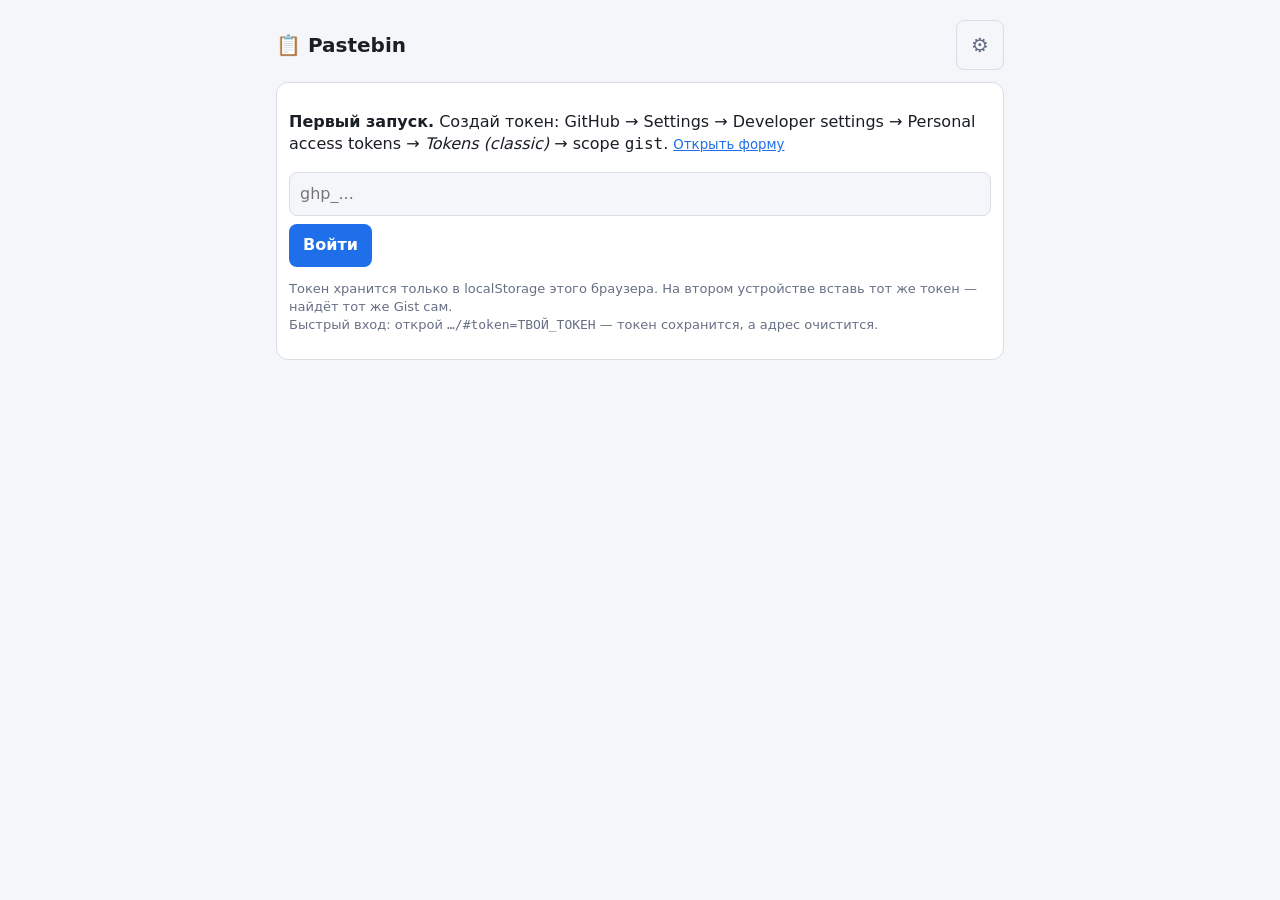
==== pastebin/index.html @ 0c895ed4 "Add static pastebin (GitHub Pages + Gist backend) Co-Authored-By: Claude Sonnet 5.5 <noreply@anthrop" ====
<!doctype html>
<html lang="ru">
<head>
<meta charset="utf-8">
<meta name="viewport" content="width=device-width, initial-scale=1">
<meta name="theme-color" content="#111418">
<title>Pastebin</title>
<style>
  :root { --bg:#111418; --card:#1a1f26; --fg:#e8ecf1; --muted:#8b95a3; --accent:#4f9cff; --danger:#ff6b6b; --ok:#4ade80; --border:#2a313b; }
  @media (prefers-color-scheme: light) {
    :root { --bg:#f4f6f9; --card:#fff; --fg:#1a1f26; --muted:#667085; --accent:#1f6feb; --danger:#d92d20; --ok:#16a34a; --border:#d9dee5; }
  }
  * { box-sizing: border-box; }
  body { margin:0; background:var(--bg); color:var(--fg); font:16px/1.4 system-ui,-apple-system,Segoe UI,Roboto,sans-serif; }
  main { max-width:760px; margin:0 auto; padding:16px; }
  h1 { font-size:20px; margin:4px 0 12px; display:flex; justify-content:space-between; align-items:center; }
  .card { background:var(--card); border:1px solid var(--border); border-radius:12px; padding:12px; margin-bottom:12px; }
  textarea, input { width:100%; background:var(--bg); color:var(--fg); border:1px solid var(--border); border-radius:8px; padding:10px; font:inherit; }
  textarea { min-height:120px; resize:vertical; font-family:ui-monospace,Menlo,Consolas,monospace; font-size:15px; }
  button { background:var(--accent); color:#fff; border:0; border-radius:8px; padding:10px 14px; font:inherit; font-weight:600; cursor:pointer; }
  button.ghost { background:transparent; color:var(--muted); border:1px solid var(--border); font-weight:500; }
  button.danger { color:var(--danger); }
  button:disabled { opacity:.5; }
  .row { display:flex; gap:8px; margin-top:8px; align-items:center; flex-wrap:wrap; }
  .grow { flex:1; }
  .meta { color:var(--muted); font-size:13px; }
  pre { margin:8px 0 0; white-space:pre-wrap; word-break:break-word; font:14px/1.45 ui-monospace,Menlo,Consolas,monospace; max-height:240px; overflow:auto; }
  pre.open { max-height:none; }
  #status { font-size:13px; color:var(--muted); }
  #status.err { color:var(--danger); }
  #status.ok { color:var(--ok); }
  .hidden { display:none; }
  small a { color:var(--accent); }
</style>
</head>
<body>
<main>
  <h1>📋 Pastebin <button class="ghost" id="logout" title="Выйти">⚙</button></h1>

  <section id="setup" class="card hidden">
    <p><b>Первый запуск.</b> Создай токен: GitHub → Settings → Developer settings → Personal access tokens → <i>Tokens (classic)</i> → scope <code>gist</code>.
    <small><a href="https://github.com/settings/tokens/new?scopes=gist&description=pastebin" target="_blank" rel="noopener">Открыть форму</a></small></p>
    <input id="token" type="password" placeholder="ghp_..." autocomplete="off">
    <div class="row"><button id="saveToken">Войти</button></div>
    <p class="meta">Токен хранится только в localStorage этого браузера. На втором устройстве вставь тот же токен — найдёт тот же Gist сам.<br>
    Быстрый вход: открой <code>…/#token=ТВОЙ_ТОКЕН</code> — токен сохранится, а адрес очистится.</p>
  </section>

  <section id="app" class="hidden">
    <div class="card">
      <textarea id="text" placeholder="Вставь текст или ссылку… (Ctrl+Enter — отправить)"></textarea>
      <div class="row">
        <button id="send">Отправить</button>
        <button class="ghost" id="paste">Из буфера</button>
        <span id="status" class="grow"></span>
      </div>
    </div>
    <div id="list"></div>
  </section>
</main>

<script>
const API = 'https://api.github.com';
const DESC = 'pastebin-data';
const $ = id => document.getElementById(id);
const store = {
  get: k => { try { return localStorage.getItem(k); } catch { return null; } },
  set: (k, v) => { try { localStorage.setItem(k, v); } catch {} },
  del: k => { try { localStorage.removeItem(k); } catch {} },
};
let token = store.get('pb_token');
let gistId = store.get('pb_gist');
let lastSig = '';

// быстрый вход через #token=...
const m = location.hash.match(/token=([^&]+)/);
if (m) { token = decodeURIComponent(m[1]); store.set('pb_token', token); history.replaceState(null, '', location.pathname + location.search); }

function status(msg, cls = '') { const s = $('status'); s.textContent = msg; s.className = cls; if (msg) setTimeout(() => { if (s.textContent === msg) s.textContent = ''; }, 3000); }

async function gh(path, opts = {}) {
  const r = await fetch(API + path, {
    ...opts,
    headers: { Authorization: 'Bearer ' + token, Accept: 'application/vnd.github+json', 'Content-Type': 'application/json' },
  });
  if (r.status === 401) { logout(); throw new Error('Токен не подходит'); }
  if (!r.ok) throw new Error('GitHub ' + r.status);
  return r.status === 204 ? null : r.json();
}

async function ensureGist() {
  if (gistId) return;
  for (let page = 1; page <= 5 && !gistId; page++) {
    const list = await gh(`/gists?per_page=100&page=${page}`);
    if (!list.length) break;
    const f = list.find(g => g.description === DESC);
    if (f) gistId = f.id;
  }
  if (!gistId) {
    const g = await gh('/gists', { method: 'POST', body: JSON.stringify({ description: DESC, public: false, files: { 'README.md': { content: 'pastebin storage' } } }) });
    gistId = g.id;
  }
  store.set('pb_gist', gistId);
}

async function load() {
  try {
    await ensureGist();
    const g = await gh('/gists/' + gistId);
    const items = await Promise.all(Object.values(g.files).filter(f => f.filename !== 'README.md').map(async f => {
      let content = f.content;
      if (f.truncated) content = await (await fetch(f.raw_url)).text();
      return { name: f.filename, content, ts: parseInt(f.filename, 10) || 0 };
    }));
    items.sort((a, b) => b.ts - a.ts);
    const sig = items.map(i => i.name).join('|');
    if (sig !== lastSig) { lastSig = sig; render(items); }
  } catch (e) { status(e.message, 'err'); }
}

function render(items) {
  const list = $('list');
  list.textContent = '';
  if (!items.length) { list.innerHTML = '<p class="meta" style="text-align:center">Пока пусто</p>'; return; }
  for (const it of items) {
    const card = document.createElement('div'); card.className = 'card';
    const meta = document.createElement('div'); meta.className = 'meta';
    meta.textContent = new Date(it.ts).toLocaleString('ru-RU') + ' · ' + it.content.length + ' симв.';
    const pre = document.createElement('pre'); pre.textContent = it.content;
    const row = document.createElement('div'); row.className = 'row';
    const copy = document.createElement('button'); copy.textContent = 'Копировать';
    copy.onclick = async () => { try { await navigator.clipboard.writeText(it.content); status('Скопировано', 'ok'); } catch { status('Не удалось скопировать', 'err'); } };
    const exp = document.createElement('button'); exp.className = 'ghost'; exp.textContent = 'Развернуть';
    exp.onclick = () => { pre.classList.toggle('open'); exp.textContent = pre.classList.contains('open') ? 'Свернуть' : 'Развернуть'; };
    const del = document.createElement('button'); del.className = 'ghost danger'; del.textContent = 'Удалить';
    del.onclick = async () => {
      del.disabled = true;
      try { await gh('/gists/' + gistId, { method: 'PATCH', body: JSON.stringify({ files: { [it.name]: null } }) }); card.remove(); lastSig = ''; }
      catch (e) { status(e.message, 'err'); del.disabled = false; }
    };
    const sp = document.createElement('span'); sp.className = 'grow';
    row.append(copy, exp, sp, del);
    card.append(meta, pre, row);
    list.append(card);
  }
}

async function send() {
  const text = $('text').value;
  if (!text.trim()) return;
  $('send').disabled = true;
  try {
    await ensureGist();
    const name = Date.now() + '.txt';
    await gh('/gists/' + gistId, { method: 'PATCH', body: JSON.stringify({ files: { [name]: { content: text } } }) });
    $('text').value = '';
    status('Отправлено', 'ok');
    await load();
  } catch (e) { status(e.message, 'err'); }
  $('send').disabled = false;
}

function logout() {
  store.del('pb_token'); store.del('pb_gist'); token = gistId = null; lastSig = '';
  show();
}

function show() {
  $('setup').classList.toggle('hidden', !!token);
  $('app').classList.toggle('hidden', !token);
  if (token) load();
}

$('saveToken').onclick = () => { const v = $('token').value.trim(); if (v) { token = v; store.set('pb_token', v); show(); } };
$('logout').onclick = () => { if (confirm('Забыть токен на этом устройстве?')) logout(); };
$('send').onclick = send;
$('text').addEventListener('keydown', e => { if ((e.ctrlKey || e.metaKey) && e.key === 'Enter') send(); });
$('paste').onclick = async () => { try { $('text').value = await navigator.clipboard.readText(); } catch { status('Нет доступа к буферу', 'err'); } };
setInterval(() => { if (token && !document.hidden) load(); }, 5000);
document.addEventListener('visibilitychange', () => { if (token && !document.hidden) load(); });
show();
</script>
</body>
</html>
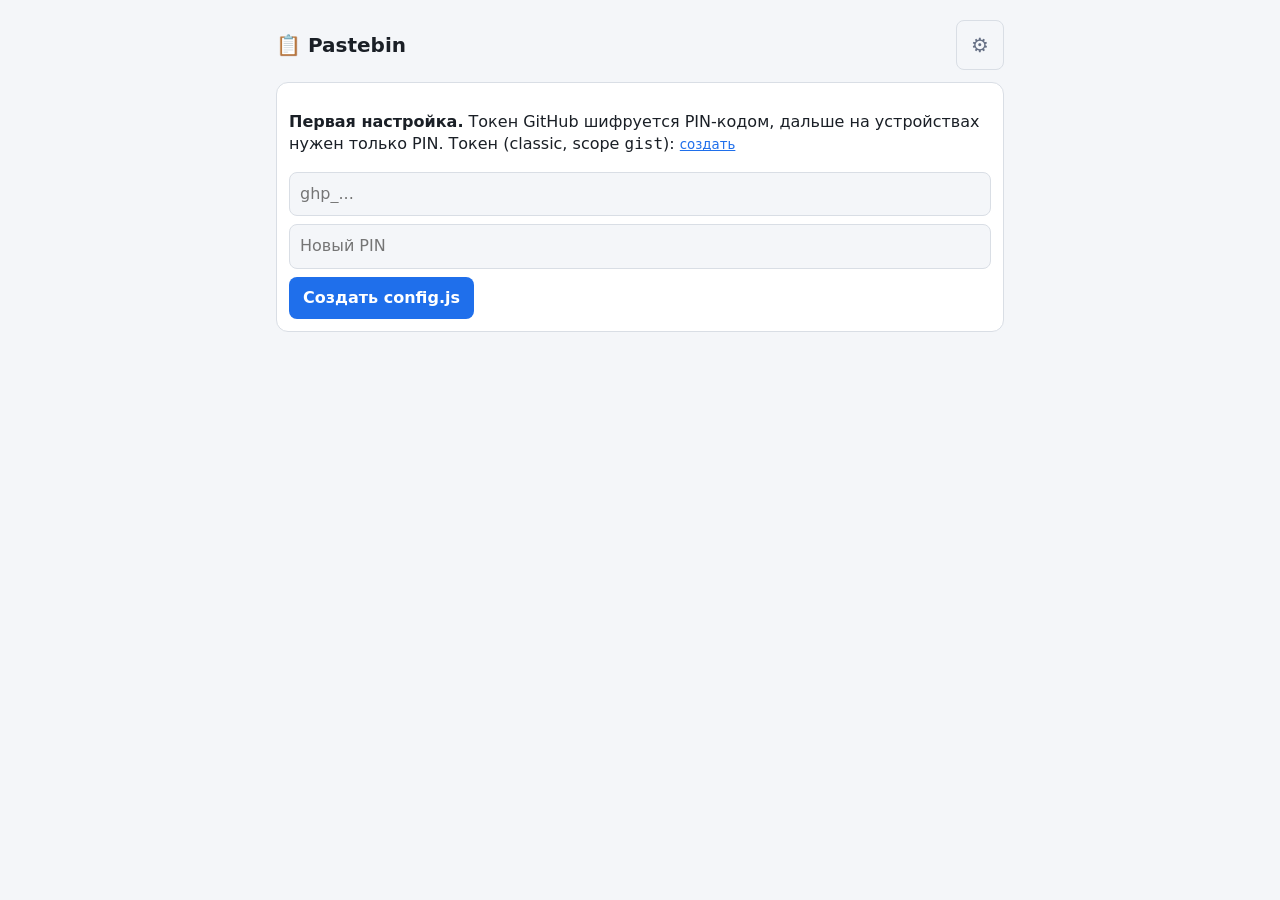
==== commit faf51fd5: "Replace token login with PIN (encrypted token in config.js) Co-Authored-By: Claude Sonnet 5.5 <norep" ====
--- a/pastebin/index.html
+++ b/pastebin/index.html
@@ -4,6 +4,7 @@
 <meta charset="utf-8">
 <meta name="viewport" content="width=device-width, initial-scale=1">
 <meta name="theme-color" content="#111418">
+<script src="config.js"></script>
 <title>Pastebin</title>
 <style>
   :root { --bg:#111418; --card:#1a1f26; --fg:#e8ecf1; --muted:#8b95a3; --accent:#4f9cff; --danger:#ff6b6b; --ok:#4ade80; --border:#2a313b; }
@@ -31,6 +32,8 @@
   #status.ok { color:var(--ok); }
   .hidden { display:none; }
   small a { color:var(--accent); }
+  body.drag main { outline:2px dashed var(--accent); outline-offset:-8px; }
+  .fname { font-weight:600; word-break:break-all; margin-top:6px; }
 </style>
 </head>
 <body>
@@ -38,12 +41,23 @@
   <h1>📋 Pastebin <button class="ghost" id="logout" title="Выйти">⚙</button></h1>
 
   <section id="setup" class="card hidden">
-    <p><b>Первый запуск.</b> Создай токен: GitHub → Settings → Developer settings → Personal access tokens → <i>Tokens (classic)</i> → scope <code>gist</code>.
-    <small><a href="https://github.com/settings/tokens/new?scopes=gist&description=pastebin" target="_blank" rel="noopener">Открыть форму</a></small></p>
-    <input id="token" type="password" placeholder="ghp_..." autocomplete="off">
-    <div class="row"><button id="saveToken">Войти</button></div>
-    <p class="meta">Токен хранится только в localStorage этого браузера. На втором устройстве вставь тот же токен — найдёт тот же Gist сам.<br>
-    Быстрый вход: открой <code>…/#token=ТВОЙ_ТОКЕН</code> — токен сохранится, а адрес очистится.</p>
+    <div id="pinForm" class="hidden">
+      <p><b>Введи PIN-код</b></p>
+      <input id="pin" type="password" inputmode="numeric" pattern="[0-9]*" autocomplete="off" placeholder="PIN">
+      <div class="row"><button id="pinGo">Войти</button><span id="pinErr" class="grow" style="color:var(--danger)"></span></div>
+    </div>
+    <div id="sealForm" class="hidden">
+      <p><b>Первая настройка.</b> Токен GitHub шифруется PIN-кодом, дальше на устройствах нужен только PIN.
+      Токен (classic, scope <code>gist</code>): <small><a href="https://github.com/settings/tokens/new?scopes=gist&description=pastebin" target="_blank" rel="noopener">создать</a></small></p>
+      <input id="token" type="password" placeholder="ghp_..." autocomplete="off">
+      <input id="newPin" type="password" inputmode="numeric" pattern="[0-9]*" placeholder="Новый PIN" autocomplete="off" style="margin-top:8px">
+      <div class="row"><button id="sealGo">Создать config.js</button><span id="sealErr" class="grow" style="color:var(--danger)"></span></div>
+      <div id="sealOut" class="hidden">
+        <p class="meta">Сохрани этот текст как <code>config.js</code> в корне репо рядом с <code>index.html</code> и закоммить. На других устройствах после деплоя хватит PIN-кода.</p>
+        <textarea id="sealText" readonly style="min-height:90px"></textarea>
+        <div class="row"><button class="ghost" id="sealCopy">Копировать</button><button id="sealDone">Продолжить</button></div>
+      </div>
+    </div>
   </section>
 
   <section id="app" class="hidden">
@@ -52,6 +66,8 @@
       <div class="row">
         <button id="send">Отправить</button>
         <button class="ghost" id="paste">Из буфера</button>
+        <button class="ghost" id="attach">📎 Файлы</button>
+        <input type="file" id="file" multiple hidden>
         <span id="status" class="grow"></span>
       </div>
     </div>
@@ -62,6 +78,7 @@
 <script>
 const API = 'https://api.github.com';
 const DESC = 'pastebin-data';
+const FDESC = 'pastebin-files';
 const $ = id => document.getElementById(id);
 const store = {
   get: k => { try { return localStorage.getItem(k); } catch { return null; } },
@@ -70,11 +87,27 @@
 };
 let token = store.get('pb_token');
 let gistId = store.get('pb_gist');
+let filesId = store.get('pb_files');
+const MAX_FILE = 10 * 1024 * 1024; // лимит Gist API на запрос, с запасом под base64
 let lastSig = '';
 
-// быстрый вход через #token=...
-const m = location.hash.match(/token=([^&]+)/);
-if (m) { token = decodeURIComponent(m[1]); store.set('pb_token', token); history.replaceState(null, '', location.pathname + location.search); }
+// --- PIN: токен лежит в config.js зашифрованным (PBKDF2 + AES-GCM) ---
+const ITER = 600000;
+const b64e = u => btoa(String.fromCharCode(...u));
+const b64d = t => Uint8Array.from(atob(t), c => c.charCodeAt(0));
+async function deriveKey(pin, salt, iter) {
+  const base = await crypto.subtle.importKey('raw', new TextEncoder().encode(pin), 'PBKDF2', false, ['deriveKey']);
+  return crypto.subtle.deriveKey({ name: 'PBKDF2', salt, iterations: iter, hash: 'SHA-256' }, base, { name: 'AES-GCM', length: 256 }, false, ['encrypt', 'decrypt']);
+}
+async function seal(tok, pin) {
+  const salt = crypto.getRandomValues(new Uint8Array(16)), iv = crypto.getRandomValues(new Uint8Array(12));
+  const ct = await crypto.subtle.encrypt({ name: 'AES-GCM', iv }, await deriveKey(pin, salt, ITER), new TextEncoder().encode(tok));
+  return { iter: ITER, salt: b64e(salt), iv: b64e(iv), ct: b64e(new Uint8Array(ct)) };
+}
+async function unseal(pin, c) {
+  const pt = await crypto.subtle.decrypt({ name: 'AES-GCM', iv: b64d(c.iv) }, await deriveKey(pin, b64d(c.salt), c.iter), b64d(c.ct));
+  return new TextDecoder().decode(pt);
+}
 
 function status(msg, cls = '') { const s = $('status'); s.textContent = msg; s.className = cls; if (msg) setTimeout(() => { if (s.textContent === msg) s.textContent = ''; }, 3000); }
 
@@ -89,33 +122,73 @@
 }
 
 async function ensureGist() {
-  if (gistId) return;
-  for (let page = 1; page <= 5 && !gistId; page++) {
+  if (gistId && filesId) return;
+  const found = {};
+  for (let page = 1; page <= 5 && !(found[DESC] && found[FDESC]); page++) {
     const list = await gh(`/gists?per_page=100&page=${page}`);
     if (!list.length) break;
-    const f = list.find(g => g.description === DESC);
-    if (f) gistId = f.id;
+    for (const g of list) if ((g.description === DESC || g.description === FDESC) && !found[g.description]) found[g.description] = g.id;
   }
-  if (!gistId) {
-    const g = await gh('/gists', { method: 'POST', body: JSON.stringify({ description: DESC, public: false, files: { 'README.md': { content: 'pastebin storage' } } }) });
-    gistId = g.id;
-  }
-  store.set('pb_gist', gistId);
+  const make = async d => (await gh('/gists', { method: 'POST', body: JSON.stringify({ description: d, public: false, files: { 'README.md': { content: d } } }) })).id;
+  gistId = found[DESC] || await make(DESC);
+  filesId = found[FDESC] || await make(FDESC);
+  store.set('pb_gist', gistId); store.set('pb_files', filesId);
 }
 
 async function load() {
   try {
     await ensureGist();
     const g = await gh('/gists/' + gistId);
-    const items = await Promise.all(Object.values(g.files).filter(f => f.filename !== 'README.md').map(async f => {
-      let content = f.content;
-      if (f.truncated) content = await (await fetch(f.raw_url)).text();
-      return { name: f.filename, content, ts: parseInt(f.filename, 10) || 0 };
-    }));
+    const items = (await Promise.all(Object.values(g.files).map(async f => {
+      const ts = parseInt(f.filename, 10) || 0;
+      if (f.filename.endsWith('.txt')) {
+        let content = f.content;
+        if (f.truncated) content = await (await fetch(f.raw_url)).text();
+        return { kind: 'text', name: f.filename, content, ts };
+      }
+      if (f.filename.endsWith('.meta.json')) {
+        try { return { kind: 'file', name: f.filename, meta: JSON.parse(f.content), ts }; } catch { return null; }
+      }
+      return null;
+    }))).filter(Boolean);
     items.sort((a, b) => b.ts - a.ts);
     const sig = items.map(i => i.name).join('|');
     if (sig !== lastSig) { lastSig = sig; render(items); }
   } catch (e) { status(e.message, 'err'); }
+}
+
+function fmtSize(n) { return n < 1024 ? n + ' Б' : n < 1048576 ? (n / 1024).toFixed(1) + ' КБ' : (n / 1048576).toFixed(1) + ' МБ'; }
+
+function fileCard(it, card) {
+  const m = it.meta;
+  const meta = document.createElement('div'); meta.className = 'meta';
+  meta.textContent = new Date(it.ts).toLocaleString('ru-RU') + ' · ' + fmtSize(m.size);
+  const name = document.createElement('div'); name.className = 'fname'; name.textContent = '📎 ' + m.name;
+  const row = document.createElement('div'); row.className = 'row';
+  const dl = document.createElement('button'); dl.textContent = 'Скачать';
+  dl.onclick = async () => {
+    dl.disabled = true; dl.textContent = 'Загрузка…';
+    try {
+      const b64 = (await (await fetch(m.url)).text()).trim();
+      const bytes = await (await fetch('data:application/octet-stream;base64,' + b64)).blob();
+      const url = URL.createObjectURL(new Blob([bytes], { type: m.type || 'application/octet-stream' }));
+      const a = document.createElement('a'); a.href = url; a.download = m.name; document.body.append(a); a.click(); a.remove();
+      setTimeout(() => URL.revokeObjectURL(url), 60000);
+    } catch (e) { status('Не удалось скачать', 'err'); }
+    dl.disabled = false; dl.textContent = 'Скачать';
+  };
+  const del = document.createElement('button'); del.className = 'ghost danger'; del.textContent = 'Удалить';
+  del.onclick = async () => {
+    del.disabled = true;
+    try {
+      await gh('/gists/' + filesId, { method: 'PATCH', body: JSON.stringify({ files: { [m.blob]: null } }) });
+      await gh('/gists/' + gistId, { method: 'PATCH', body: JSON.stringify({ files: { [it.name]: null } }) });
+      card.remove(); lastSig = '';
+    } catch (e) { status(e.message, 'err'); del.disabled = false; }
+  };
+  const sp = document.createElement('span'); sp.className = 'grow';
+  row.append(dl, sp, del);
+  return [meta, name, row];
 }
 
 function render(items) {
@@ -124,6 +197,7 @@
   if (!items.length) { list.innerHTML = '<p class="meta" style="text-align:center">Пока пусто</p>'; return; }
   for (const it of items) {
     const card = document.createElement('div'); card.className = 'card';
+    if (it.kind === 'file') { card.append(...fileCard(it, card)); list.append(card); continue; }
     const meta = document.createElement('div'); meta.className = 'meta';
     meta.textContent = new Date(it.ts).toLocaleString('ru-RU') + ' · ' + it.content.length + ' симв.';
     const pre = document.createElement('pre'); pre.textContent = it.content;
@@ -160,20 +234,78 @@
   $('send').disabled = false;
 }
 
+const toB64 = file => new Promise((res, rej) => {
+  const r = new FileReader();
+  r.onload = () => res(String(r.result).split(',')[1] || '');
+  r.onerror = () => rej(r.error);
+  r.readAsDataURL(file);
+});
+
+async function uploadFiles(files) {
+  files = [...files];
+  if (!files.length) return;
+  $('send').disabled = true;
+  try {
+    await ensureGist();
+    let n = 0;
+    for (const file of files) {
+      n++;
+      if (!file.size) { status(file.name + ': пустой файл', 'err'); continue; }
+      if (file.size > MAX_FILE) { status(file.name + ': больше ' + fmtSize(MAX_FILE), 'err'); continue; }
+      status(`Загрузка ${n}/${files.length}: ${file.name}…`);
+      const ts = Date.now() + n, blob = ts + '.b64';
+      const r = await gh('/gists/' + filesId, { method: 'PATCH', body: JSON.stringify({ files: { [blob]: { content: await toB64(file) } } }) });
+      const meta = { name: file.name, type: file.type, size: file.size, blob, url: r.files[blob].raw_url };
+      await gh('/gists/' + gistId, { method: 'PATCH', body: JSON.stringify({ files: { [ts + '.meta.json']: { content: JSON.stringify(meta) } } }) });
+    }
+    status('Отправлено', 'ok');
+    await load();
+  } catch (e) { status(e.message, 'err'); }
+  $('send').disabled = false;
+}
+
 function logout() {
-  store.del('pb_token'); store.del('pb_gist'); token = gistId = null; lastSig = '';
+  store.del('pb_token'); store.del('pb_gist'); store.del('pb_files'); token = gistId = filesId = null; lastSig = '';
   show();
 }
 
 function show() {
   $('setup').classList.toggle('hidden', !!token);
+  $('pinForm').classList.toggle('hidden', !window.PB_SEALED);
+  $('sealForm').classList.toggle('hidden', !!window.PB_SEALED);
   $('app').classList.toggle('hidden', !token);
   if (token) load();
 }
 
-$('saveToken').onclick = () => { const v = $('token').value.trim(); if (v) { token = v; store.set('pb_token', v); show(); } };
+$('pinGo').onclick = async () => {
+  $('pinErr').textContent = '';
+  try { token = await unseal($('pin').value.trim(), window.PB_SEALED); store.set('pb_token', token); $('pin').value = ''; show(); }
+  catch { $('pinErr').textContent = 'Неверный PIN'; }
+};
+$('pin').addEventListener('keydown', e => { if (e.key === 'Enter') $('pinGo').click(); });
+let sealedTok = null;
+$('sealGo').onclick = async () => {
+  const t = $('token').value.trim(), pin = $('newPin').value.trim();
+  if (!t || !pin) { $('sealErr').textContent = 'Нужны токен и PIN'; return; }
+  $('sealErr').textContent = 'Шифрую…';
+  try {
+    const c = await seal(t, pin);
+    $('sealText').value = 'window.PB_SEALED = ' + JSON.stringify(c) + ';\n';
+    $('sealOut').classList.remove('hidden'); $('sealErr').textContent = ''; sealedTok = t;
+  } catch (e) { $('sealErr').textContent = 'Ошибка: ' + e.message; }
+};
+$('sealCopy').onclick = async () => { try { await navigator.clipboard.writeText($('sealText').value); } catch { $('sealText').select(); } };
+$('sealDone').onclick = () => { token = sealedTok; store.set('pb_token', token); $('token').value = ''; show(); };
 $('logout').onclick = () => { if (confirm('Забыть токен на этом устройстве?')) logout(); };
 $('send').onclick = send;
+$('attach').onclick = () => $('file').click();
+$('file').onchange = e => { uploadFiles(e.target.files); e.target.value = ''; };
+let dragN = 0;
+addEventListener('dragenter', e => { e.preventDefault(); dragN++; document.body.classList.add('drag'); });
+addEventListener('dragleave', () => { if (--dragN <= 0) { dragN = 0; document.body.classList.remove('drag'); } });
+addEventListener('dragover', e => e.preventDefault());
+addEventListener('drop', e => { e.preventDefault(); dragN = 0; document.body.classList.remove('drag'); if (token) uploadFiles(e.dataTransfer.files); });
+addEventListener('paste', e => { if (token && e.clipboardData.files.length) { e.preventDefault(); uploadFiles(e.clipboardData.files); } });
 $('text').addEventListener('keydown', e => { if ((e.ctrlKey || e.metaKey) && e.key === 'Enter') send(); });
 $('paste').onclick = async () => { try { $('text').value = await navigator.clipboard.readText(); } catch { status('Нет доступа к буферу', 'err'); } };
 setInterval(() => { if (token && !document.hidden) load(); }, 5000);
